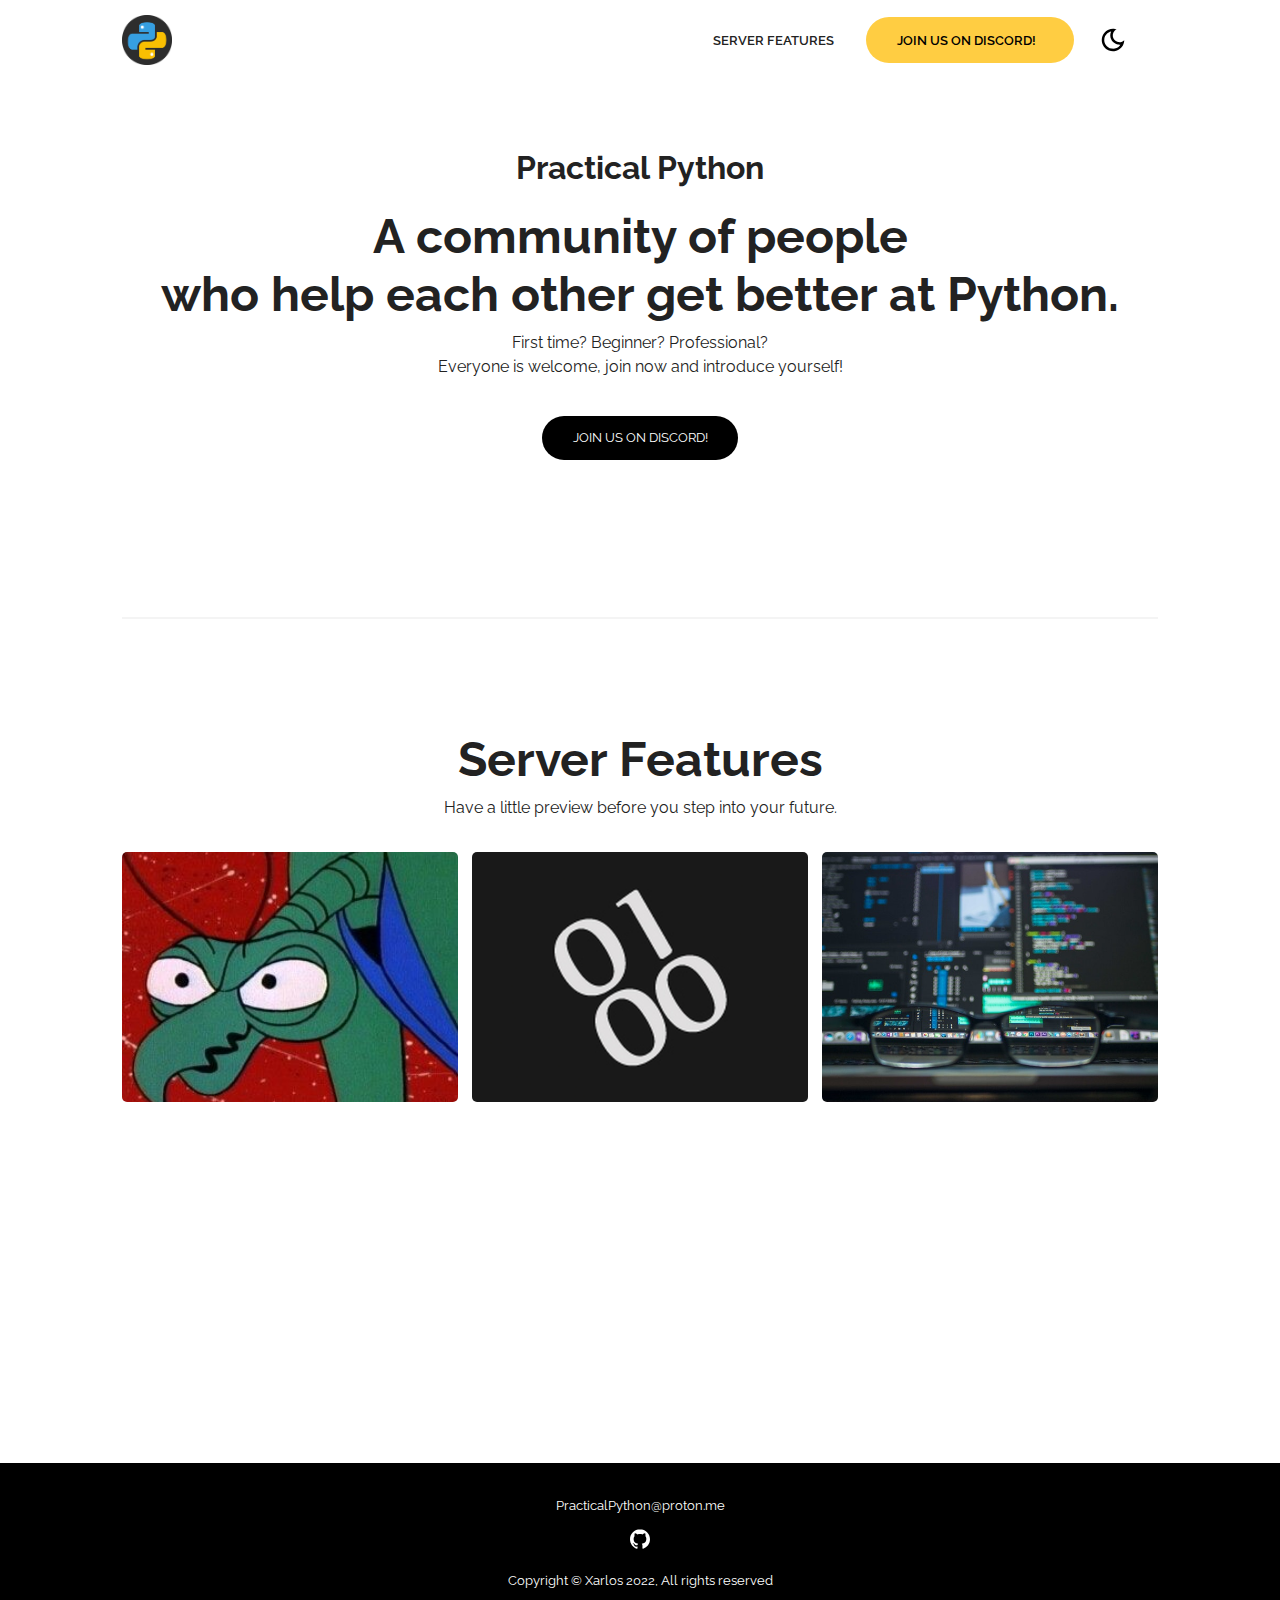
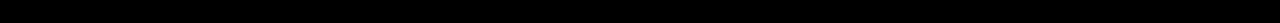
==== index.html @ 4ae1af8a "Initial Commit" ====
<!DOCTYPE html>
<html lang="en">
  <head>
    <meta charset="UTF-8" />
    <meta http-equiv="X-UA-Compatible" content="IE=edge" />
    <meta name="viewport" content="width=device-width, initial-scale=1.0" />
    <!-- Primary Meta Tags -->
    <title>Practical Python</title>
    <meta name="title" content="Practical Python" />
    <meta
      name="description"
      content="The home of the Practical Python Discord server"/>
    <link rel="icon" type="image/x-icon" href="assets/favicon/favicon.ico" />
    <link
      rel="stylesheet"
      href="https://use.fontawesome.com/releases/v5.15.4/css/all.css"
      integrity="sha384-DyZ88mC6Up2uqS4h/KRgHuoeGwBcD4Ng9SiP4dIRy0EXTlnuz47vAwmeGwVChigm"
      crossorigin="anonymous"/>
    <link rel="stylesheet" href="css/style.css" />
    <link rel="stylesheet" href="css/utilities.css" />
  </head>
  <body>
    <header id="hero">
      <!-- Navbar -->
      <nav class="navbar">
        <div class="container">
          <!-- Logo -->
          <h1 id="logo">
            <a href="https://discord.gg/vgZmgNwuHw"
              ><img src="./assets/logo.png" alt="Your Logo"
            /></a>
          </h1>
          <!-- Navbar links -->
          <ul class="nav-menu">
            <li><a class="nav-link" href="#projects">SERVER FEATURES</a></li>
            <li>
              <a
                class="nav-link btn btn-primary"
                href="https://discord.gg/vgZmgNwuHw"
                >JOIN US ON DISCORD! <i class="fas fa-arrow-right"></i
              ></a>
            </li>

            <!-- Toggle switch -->
            <div class="theme-switch">
              <input type="checkbox" id="switch" />
              <label class="toggle-icons" for="switch">
                <img class="moon" src="assets/moon.svg" />
                <img class="sun" src="assets/sun.svg" />
              </label>
            </div>
            <!-- Hamburger menu -->
          </ul>
          <div class="hamburger">
            <span class="bar"></span>
            <span class="bar"></span>
            <span class="bar"></span>
          </div>
        </div>
      </nav>

      <section class="header-container">
        <img
          class="profile-image"
          src="https://raw.githubusercontent.com/Xarlos89/PracticalPython/main/logo.png"
          alt=""
        />
        <h1>Practical Python</h1>

        <div class="content-text">
          <h2>A community of people </h2>
          <h2>who help each other get better at Python.</h2>

          <p>
            First time? Beginner? Professional? <br>
            Everyone is welcome, join now and introduce yourself!
          </p>
        </div>
        <a
          href="https://discord.gg/vgZmgNwuHw"
          class="btn btn-secondary"
          >JOIN US ON DISCORD!</a
        >
      </section>
    </header>

    <!-- Features -->
    <section id="projects" class="project-container container">
      <div class="division"></div>
      <div class="content-text">
        <h2>Server Features</h2>
        <p>Have a little preview before you step into your future.</p>
      </div>

      <article class="project">
        <!-- Project 1 -->
        <div href="https://github.com/Xarlos89/Zorak" class="card">
          <div class="project-info">
            <div class="project-bio">
              <h3>Zorak</h3>
              <p>A discord bot</p>
            </div>

            <div class="project-link">
              <a href="https://github.com/Xarlos89/Zorak"><i class="fab fa-github"></i></a>
            </div>
          </div>
        </div>

        <!-- Project 2 -->
        <div href="" class="card">
          <div class="project-info">
            <div class="project-bio">
              <h3>I Run Code Bot</h3>
              <p>Run code directly in the server!</p>
            </div>

            <div class="project-link">
              <a href="https://github.com/engineer-man/piston-bot"><i class="fab fa-github"></i></a>
            </div>
          </div>
        </div>

        <!-- Porject 3 -->
        <div href="" class="card">
          <div class="project-info">
            <div class="project-bio">
              <h3>Daily challenges</h3>
              <p>Test your might!</p>
            </div>

            <div class="project-link">
              <a href="https://discord.gg/vgZmgNwuHw"><i class="fas fa-globe"></i></a>
            </div>
          </div>
        </div>
        <br><br>
    </section>

    <footer id="footer">
      <div class="container">
        <a href="mailto:communitypro47@gmail.com">PracticalPython@proton.me</a>
        <!-- Social links -->
        <div class="social">
          <a href="https://github.com/Xarlos89/PracticalPython"><img src="./assets/github-icon.svg" alt="GitHub" /></a>

        </div>
        <!-- Attribution -->
        <div class="attribution"></div>
        <p>Copyright &copy; Xarlos 2022, All rights reserved</p>
      </div>
    </footer>
    <script src="js/script.js"></script>
  </body>
</html>
---- css/style.css ----
@import url(https://fonts.googleapis.com/css?family=Raleway:100,200,300,regular,500,600,700,800,900,100italic,200italic,300italic,italic,500italic,600italic,700italic,800italic,900italic);

/* variables */
:root {
  /* Colors */
  --primary-color: #ffcd42;
  --secondary-color: #ffd35c;
  --bg-primary: #ffffff;
  --text-color: #222222;
  --text-color-two: #ffffff;
  --bg-secondary: #000000;
  --card-background: #f4f4f4;
  --bg-secondary-two: #111111;

  --shadow: 0 10px 40px rgba(0, 0, 0, 0.2);

  /* Font Weight */
  --weight-small: 400;
  --weight-semibold: 600;
  --weight-bold: 800;

  /* Max width */
  --width-small: 600px;
  --width-medium: 1100px;
  --width-large: 1300px;
}

[data-theme="dark"] {
  --primary-color: #ffcd42;
  --secondary-color: #ffd35c;
  --bg-primary: #000000;
  --text-color: #ffffff;
  --text-color-two: #222222;
  --bg-secondary: #ffffff;
  --card-background: #111111;
  --bg-secondary-two: #f4f4f4;
  --shadow: 0 2px 10px rgba(95, 95, 95, 0.2);
}

html {
  font-size: 100%;
  scroll-behavior: smooth;
}

/* Reset default styling */
* {
  margin: 0;
  padding: 0;
  box-sizing: border-box;
}

ul {
  list-style: none;
}

a {
  text-decoration: none;
  color: var(--text-color);
}

/* Main styling */
body {
  background: var(--bg-primary);
  color: var(--text-color);
  font-family: "Raleway", sans-serif;
  line-height: 1.5;
}

/* Navbar */
.navbar {
  position: fixed;
  top: 0;
  left: 0;
  right: 0;
  z-index: 20;
  background: var(--bg-primary);
}

.navbar .container {
  display: flex;
  align-items: center;
  justify-content: space-between;
  z-index: 20;
  height: 80px;
  width: 100%;
}

.navbar .nav-menu {
  display: flex;
  align-items: center;
  background: var(--bg-primary);
}

.navbar .nav-link {
  margin: 0 1rem;
  font-size: 0.8rem;
  font-weight: var(--weight-semibold);
}

.navbar #logo img {
  display: block;
  width: 50px;
}

.navbar .btn {
  margin-right: 1.5rem;
}

.fas.fa-arrow-right {
  margin-left: 0.5rem;
  font-size: 0.9rem;
}

/* hamburger */
.hamburger {
  margin-bottom: 0.1rem;
  display: none;
}

.bar {
  display: block;
  width: 23px;
  height: 3px;
  margin: 4px auto;
  transition: all 0.3s ease-in-out;
  border-radius: 30px;
  background-color: var(--bg-secondary);
}

/* Hero section */
#hero {
  display: flex;
  flex-direction: column;
  height: 100%;
}

.profile-image {
  width: 150px;
  border-radius: 50%;
  animation: bounce 1s infinite alternate;
}

@keyframes bounce {
  from {
    transform: translateY(0px);
  }

  to {
    transform: translateY(-10px);
  }
}

.division {
  width: 100%;
  height: 2px;
  background-color: var(--card-background);
  margin: 5.5rem 0;
}
/* Projects */
#projects {
  display: flex;
  flex-direction: column;
  margin: 2rem auto 5rem;
}

#projects .btn {
  align-self: center;
  margin: 2rem 0;
}

.project {
  display: grid;
  grid-template-columns: repeat(3, 1fr);
  grid-auto-rows: minmax(250px, auto);
  grid-gap: 0.9rem;
}

.card .project-bio p {
  font-size: 0.83rem;
}

.card .project-bio h3 {
  font-size: 0.9rem;
}

.project-info {
  display: flex;
  justify-content: space-between;
  opacity: 0;
  position: relative;
  transition: 0.5s ease-in-out;
}

.project-bio {
  display: flex;
  flex-direction: column;
  justify-content: flex-end;
  position: relative;
  top: 160px;
  left: 10px;
}

/* Footer */
#footer {
  background: #000000;
}

#footer .container {
  display: flex;
  flex-direction: column;
  align-items: center;
  justify-content: center;
  color: #ffffff;
  min-height: 160px;
  text-align: center;
}

#footer a {
  font-size: 0.8rem;
  color: #fff;
}

#footer a:hover {
  opacity: 0.6;
}

#footer .social {
  margin: 0.9rem 0;
}

#footer .social img {
  width: 20px;
  height: 20px;
}

#footer .social a {
  margin: 0 0.5rem;
}

#footer p {
  font-size: 0.8rem;
}

/* Responsiveness */

@media (max-width: 1000px) {
  .project {
    display: grid;
    grid-template-columns: repeat(2, 1fr);
  }
}

@media (max-width: 768px) {
}

@media (max-width: 670px) {
  .navbar .nav-menu {
    position: fixed;
    right: -100vw;
    top: 4.5rem;
    flex-direction: column;
    width: calc(80% - 10px);
    transition: 0.3s;
    box-shadow: var(--shadow);
    padding: 2rem;
    border-radius: 5px;
    align-items: flex-start;
  }

  .navbar .btn {
    margin: 0;
    margin-top: 1rem;
  }

  .nav-menu.active {
    right: 20px;
  }

  .nav-menu .nav-link {
    font-size: 0.9rem;
    margin: 0 0.2rem;
  }

  .nav-menu li {
    margin-bottom: 0.5rem;
    width: 100%;
  }

  .nav-menu .btn {
    width: 100%;
    text-align: center;
    margin-top: 0.5rem;
  }

  .hamburger {
    display: block;
    cursor: pointer;
    padding: 0.2rem 0.4rem;
  }

  .hamburger.active {
    border: 1px dotted gray;
  }

  .hamburger.active .bar:nth-child(2) {
    opacity: 0;
  }

  .hamburger.active .bar:nth-child(1) {
    transform: translateY(6px) rotate(45deg);
  }

  .hamburger.active .bar:nth-child(3) {
    transform: translateY(-8px) rotate(-45deg);
  }
}

@media (max-width: 600px) {
  .project {
    display: grid;
    grid-template-columns: 1fr;
  }

  .header-container .btn {
    border-radius: 5px;
    width: 80%;
  }
}
---- css/utilities.css ----
.container {
  max-width: var(--width-medium);
  margin: 0 auto;
  padding: 1rem 2rem;
}

h1::selection,
h2::selection {
  color: #111;
  background: var(--primary-color);
}

/* Buttons */
.btn {
  display: inline-block;
  padding: 0.75rem 1.9rem;
  border-radius: 30px;
  text-transform: uppercase;
  font-size: 0.82rem;
  transition: 0.3s;
}

.btn-primary {
  background: var(--primary-color);
  color: #000000;
}

.btn-secondary {
  margin: 5px 0;
  background-color: var(--bg-secondary);
  color: var(--bg-primary);
}

/* add hover to resume button */
.btn-primary:hover {
  background: var(--secondary-color);
}

/* Dark mode toggle */
#switch {
  display: none;
}

.toggle-icons {
  display: flex;
  justify-content: space-between;
  align-items: center;
  cursor: pointer;
}

.toggle-icons > img {
  transition: 0.6s cubic-bezier(0.23, 1, 0.32, 1);
  width: 30px;
}

.moon {
  transform: rotate(10deg);
}

#switch:checked + .toggle-icons .moon {
  transform: rotate(250deg);
}

#switch:checked + .toggle-icons .sun {
  transform: rotate(100deg);
}

/* Header Container */
.header-container {
  display: flex;
  flex-direction: column;
  align-items: center;
  justify-content: center;
  margin-top: 8rem;
  padding: 1rem;
}

.header-container > div {
  margin-top: 1rem;
}

.content-text {
  text-align: center;
  margin: 1.5rem 0;
}

.content-text h2 {
  font-size: 3rem;
  line-height: 1.2;
  transition: 0.2s ease-in-out;
}

.content-text p {
  padding: 0.5rem;
  margin: 0 auto;
  max-width: 700px;
}

/* Project cards */
.card {
  padding: 1rem;
  background: var(--card-background);
  color: #ffffff;
  border-radius: 5px;
  transition: 0.4s ease-in-out;
  cursor: pointer;
}

.card a {
  color: #ffffff;
  transition: 0.25s ease-in-out;
  font-size: 1.1rem;
  margin-right: 0.3rem;
}

.card a:hover {
  color: var(--primary-color);
}

.card:hover {
  box-shadow: inset 0 100px 1000px 10px rgba(0, 0, 0, 0.8);
}

.card:hover .project-info {
  opacity: 1;
}

/* Project Images */

/* project 1 */
.card:nth-child(1) {
  background: url(../assets/project/project-one.png) center center/cover;
}

/* Project 2 */
.card:nth-child(2) {
  background: url(../assets/project/project-two.png) center center/cover;
}

/* Project 3 */
.card:nth-child(3) {
  background: url(../assets/project/project-three.png) center center/cover;
}

/* Project 4 */
.card:nth-child(4) {
  background: url(../assets/project/project-four.png) center center/cover;
}

/* Project 5 */
.card:nth-child(5) {
  background: url(../assets/project/project-five.png) center center/cover;
}

/* Project 6 */
.card:nth-child(6) {
  background: url(../assets/project/project-six.png) center center/cover;
}

/* Media Queries */
@media (max-width: 768px) {
  .header-container {
    margin-top: 7rem;
  }

  .content-text h2 {
    font-size: 2.5rem;
  }
}
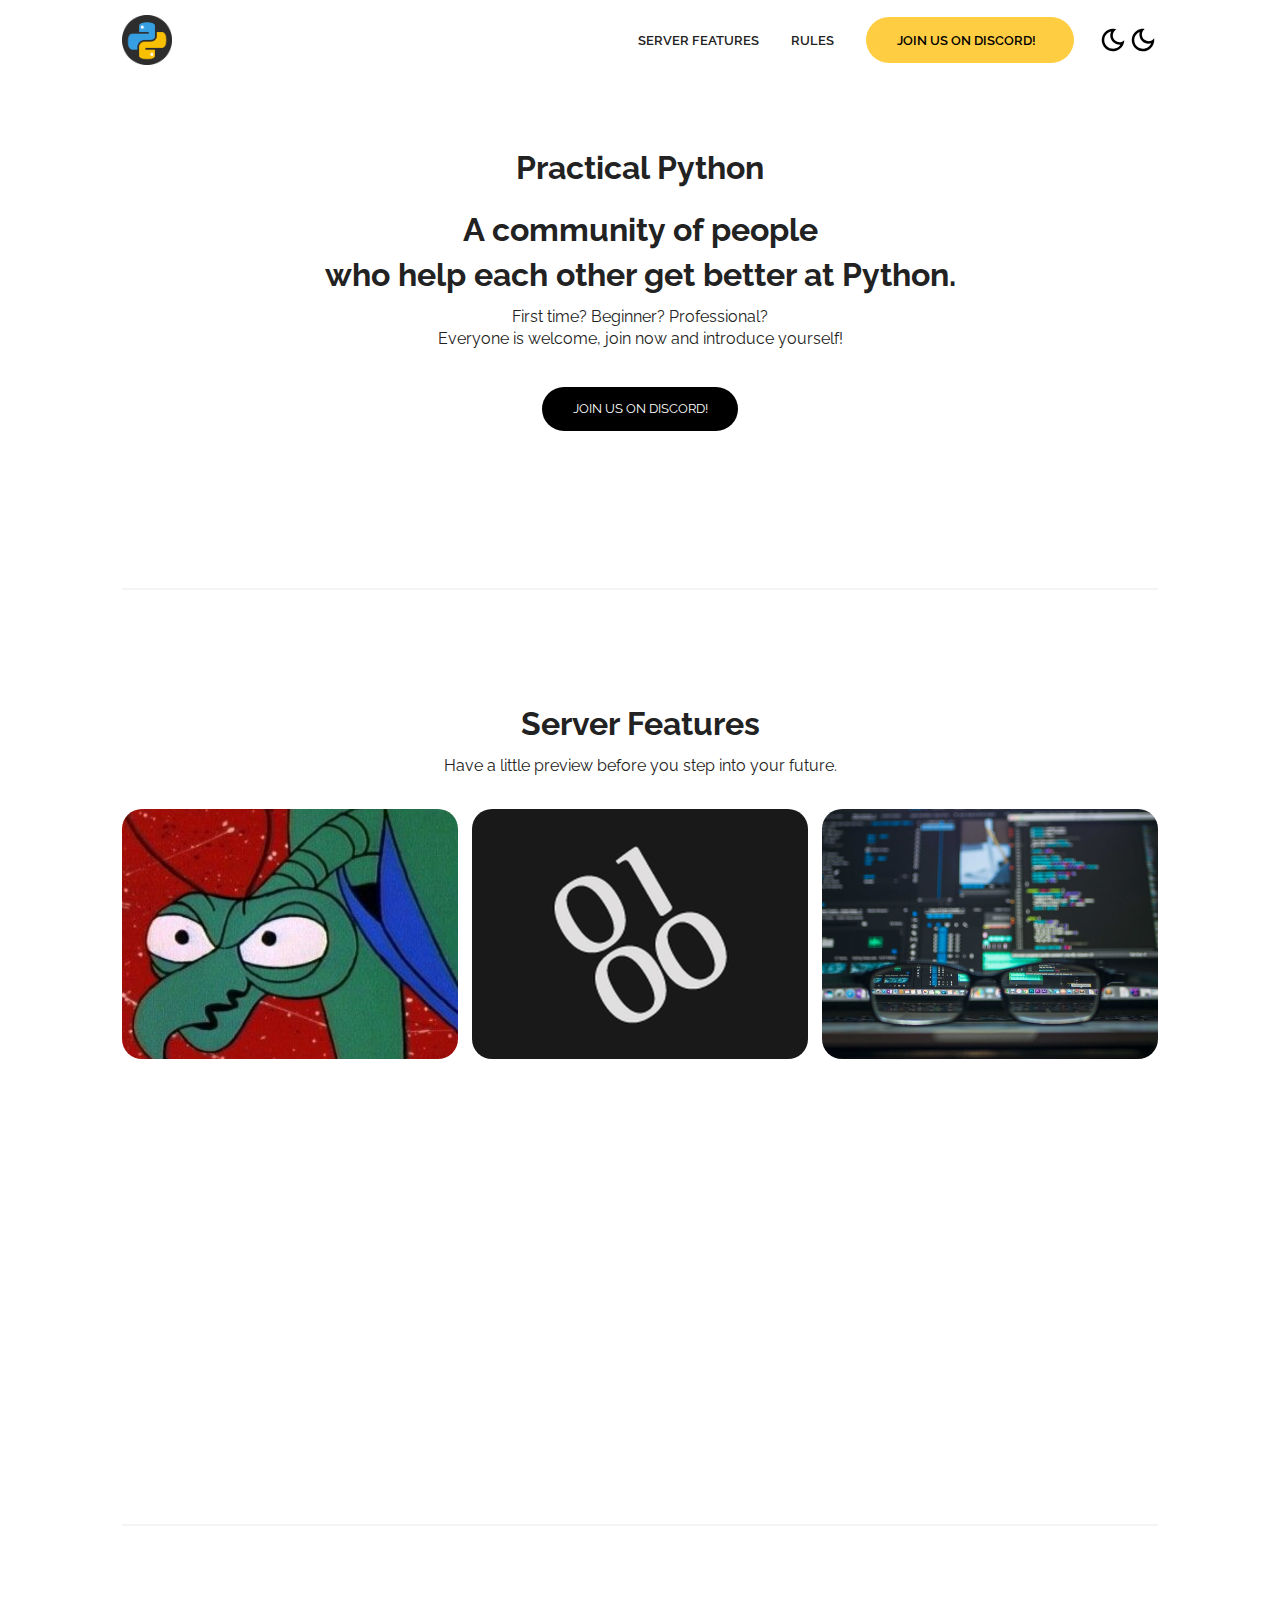
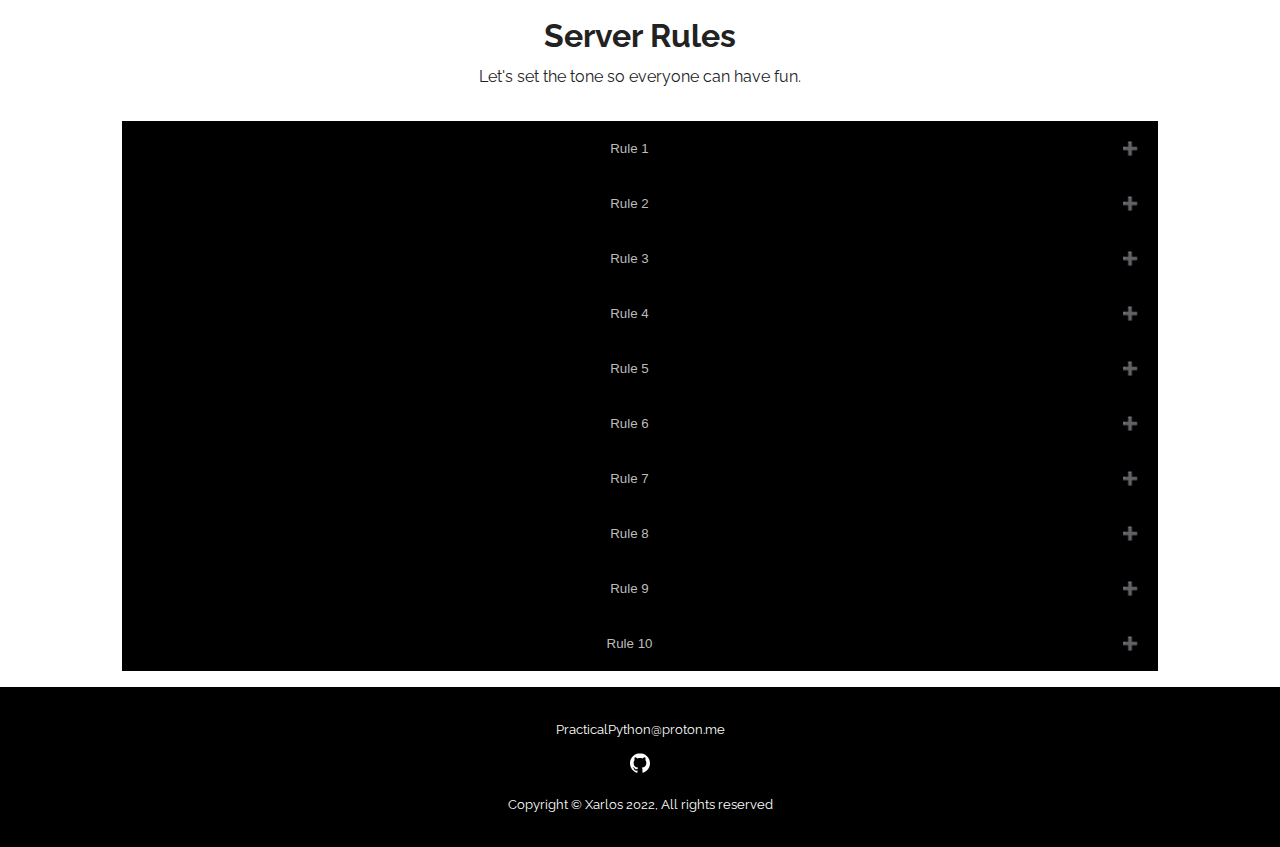
==== commit 7e18a6f5: "Added Server rules accordion" ====
--- a/index.html
+++ b/index.html
@@ -18,6 +18,10 @@
       crossorigin="anonymous"/>
     <link rel="stylesheet" href="css/style.css" />
     <link rel="stylesheet" href="css/utilities.css" />
+    <style>
+
+    </style>
+
   </head>
   <body>
     <header id="hero">
@@ -33,6 +37,8 @@
           <!-- Navbar links -->
           <ul class="nav-menu">
             <li><a class="nav-link" href="#projects">SERVER FEATURES</a></li>
+            <li><a class="nav-link" href="#rules">RULES</a></li>
+
             <li>
               <a
                 class="nav-link btn btn-primary"
@@ -46,7 +52,7 @@
               <input type="checkbox" id="switch" />
               <label class="toggle-icons" for="switch">
                 <img class="moon" src="assets/moon.svg" />
-                <img class="sun" src="assets/sun.svg" />
+                <img class="sun" src="assets/moon.svg" />
               </label>
             </div>
             <!-- Hamburger menu -->
@@ -137,6 +143,66 @@
         <br><br>
     </section>
 
+<section id="rules" class="project-container container">
+   <div class="division"></div>
+    <div class="content-text">
+      <h2>Server Rules</h2>
+      <p>Let's set the tone so everyone can have fun.</p>
+    </div>
+      <button class="accordion">Rule 1</button>
+      <div class="panel">
+        <p>Follow the Discord Community Guidelines and Terms Of Service.</p>
+      </div>
+
+      <button class="accordion">Rule 2</button>
+      <div class="panel">
+        <p>Mods have final say. Feel free to appeal.</p>
+      </div>
+
+      <button class="accordion">Rule 3</button>
+      <div class="panel">
+        <p>No NSFW content is allowed in the server. This is a Python server.</p>
+      </div>
+
+      <button class="accordion">Rule 4</button>
+      <div class="panel">
+        <p>Don't use Racial, Homophobic or Transphobic slurs. Respect all members.</p>
+      </div>
+
+      <button class="accordion">Rule 5</button>
+      <div class="panel">
+        <p>No self-bots. We have enough bots in this server. More just creates spam.</p>
+      </div>
+
+      <button class="accordion">Rule 6</button>
+      <div class="panel">
+        <p>Just ask your question. Dont ask if you can ask your question.</p>
+      </div>
+
+      <button class="accordion">Rule 7</button>
+      <div class="panel">
+        <p>Keep discussions relevant to channel topics.</p>
+      </div>
+
+      <button class="accordion">Rule 8</button>
+      <div class="panel">
+        <p>Do not DM members without getting their permission first. If you want coding help, use the help channels.</p>
+      </div>
+
+      <button class="accordion">Rule 9</button>
+      <div class="panel">
+        <p>No unapproved advertising, including requests for paid work or your discord server. You can put your project in #-finished-projects with approval.</p>
+      </div>
+
+      <button class="accordion">Rule 10</button>
+      <div class="panel">
+        <p>Do not try to mention everyone tags, or unnecessarily ping members/roles. You should never ping members who are not present n the current discussion, unless they've previously given you permission.</p>
+      </div>
+    </div> 
+</section>
+
+
+
     <footer id="footer">
       <div class="container">
         <a href="mailto:communitypro47@gmail.com">PracticalPython@proton.me</a>
--- a/css/style.css
+++ b/css/style.css
@@ -326,3 +326,44 @@
     width: 80%;
   }
 }
+ /* Style the buttons that are used to open and close the accordion panel */
+.accordion {
+  background-color: #000000;
+  color: #bcbcbc;
+  cursor: pointer;
+  padding: 20px;
+  width: 100%;
+  text-align: center;
+  border: none;
+  outline: none;
+  transition: 0.4s;
+  te
+}
+
+/* Add a background color to the button if it is clicked on (add the .active class with JS), and when you move the mouse over it (hover) */
+.active, .accordion:hover {
+  background-color: #171717;
+  color: white;
+}
+
+/* Style the accordion panel. Note: hidden by default */
+.panel {
+  padding: 0 25px;
+  background-color: #080808;
+  max-height: 0;
+  text-align: center;
+  overflow: hidden;
+  transition: max-height 0.4s ease-out;
+}
+.accordion:after {
+  content: '\02795'; /* Unicode character for "plus" sign (+) */
+  font-size: 13px;
+  color: #bcbcbc;
+  float: right;
+  margin-left: 5px;
+}
+
+.active:after {
+  content: "\2796"; /* Unicode character for "minus" sign (-) */
+  color: #bcbcbc;
+}
--- a/css/utilities.css
+++ b/css/utilities.css
@@ -85,14 +85,15 @@
 }
 
 .content-text h2 {
-  font-size: 3rem;
-  line-height: 1.2;
+  font-size: 2rem;
+  line-height: 1.4;
   transition: 0.2s ease-in-out;
 }
 
 .content-text p {
   padding: 0.5rem;
   margin: 0 auto;
+  line-height: 1.4;
   max-width: 700px;
 }
 
@@ -101,9 +102,8 @@
   padding: 1rem;
   background: var(--card-background);
   color: #ffffff;
-  border-radius: 5px;
-  transition: 0.4s ease-in-out;
-  cursor: pointer;
+  border-radius: 20px;
+  transition: .7s ease-in-out;
 }
 
 .card a {
@@ -118,7 +118,7 @@
 }
 
 .card:hover {
-  box-shadow: inset 0 100px 1000px 10px rgba(0, 0, 0, 0.8);
+  box-shadow: inset 0 100px 1000px 10px rgba(0, 0, 0, 0.95);
 }
 
 .card:hover .project-info {
@@ -142,20 +142,6 @@
   background: url(../assets/project/project-three.png) center center/cover;
 }
 
-/* Project 4 */
-.card:nth-child(4) {
-  background: url(../assets/project/project-four.png) center center/cover;
-}
-
-/* Project 5 */
-.card:nth-child(5) {
-  background: url(../assets/project/project-five.png) center center/cover;
-}
-
-/* Project 6 */
-.card:nth-child(6) {
-  background: url(../assets/project/project-six.png) center center/cover;
-}
 
 /* Media Queries */
 @media (max-width: 768px) {
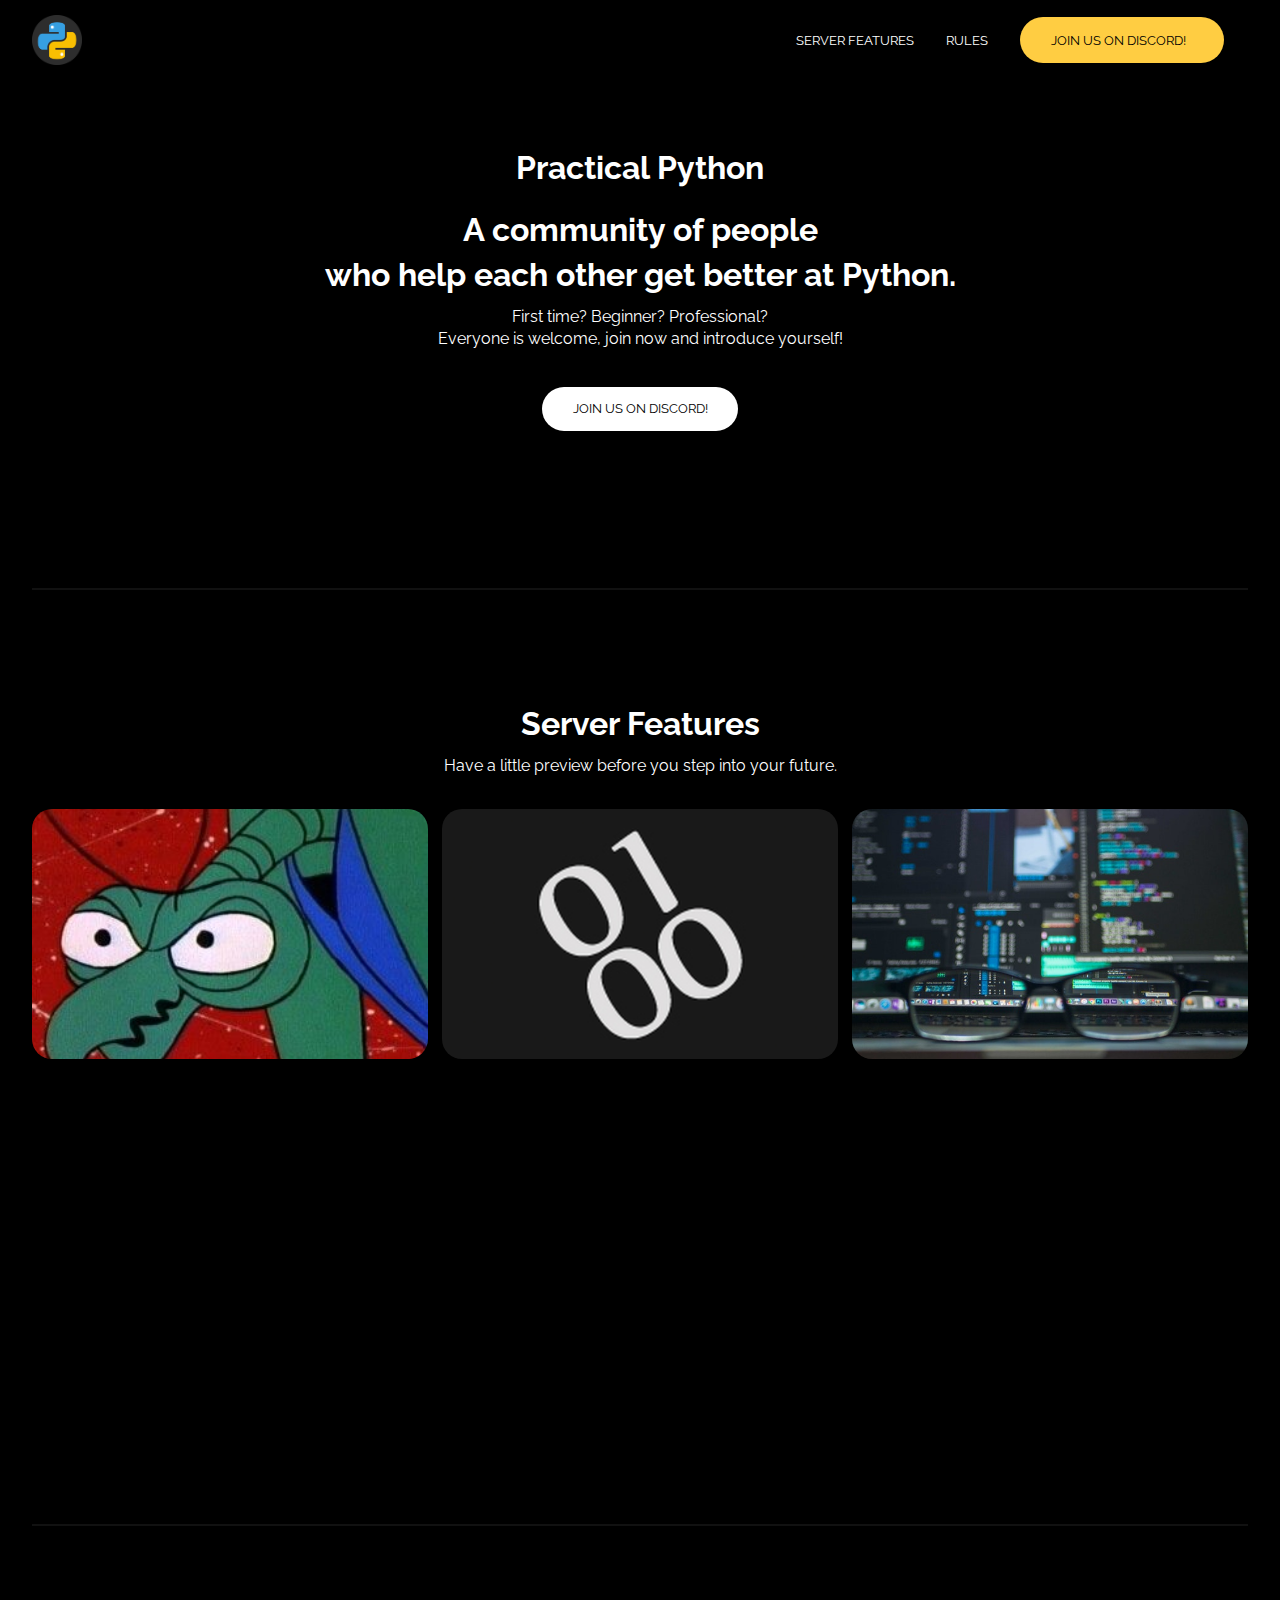
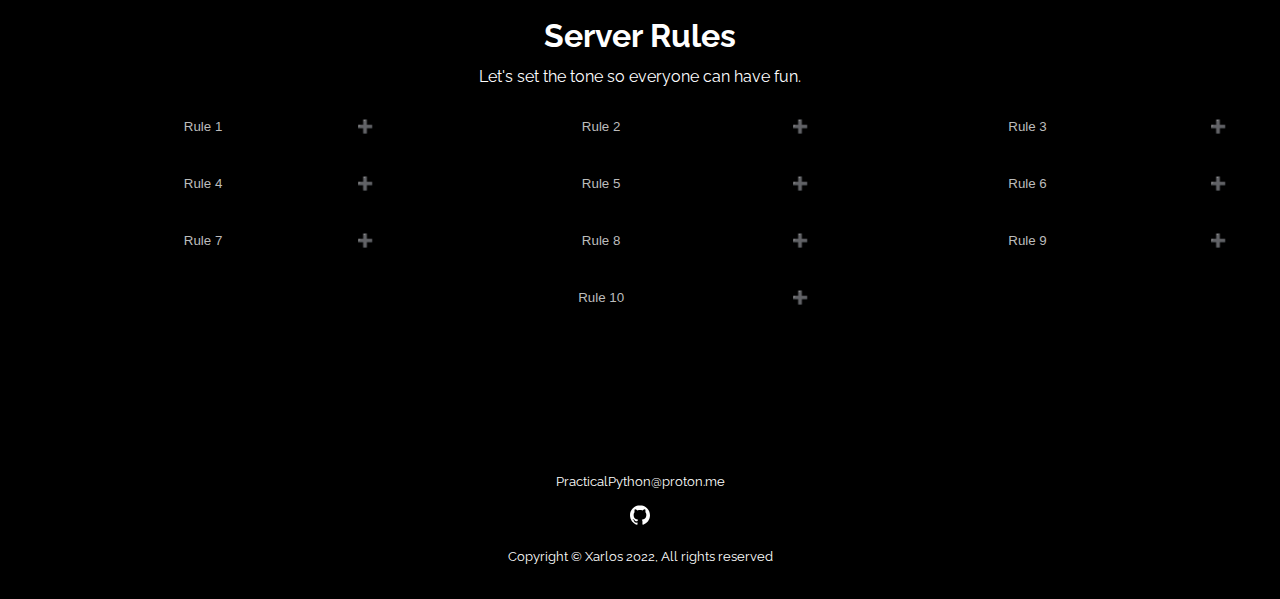
==== commit bb469310: "Removed light mode" ====
--- a/index.html
+++ b/index.html
@@ -47,14 +47,6 @@
               ></a>
             </li>
 
-            <!-- Toggle switch -->
-            <div class="theme-switch">
-              <input type="checkbox" id="switch" />
-              <label class="toggle-icons" for="switch">
-                <img class="moon" src="assets/moon.svg" />
-                <img class="sun" src="assets/moon.svg" />
-              </label>
-            </div>
             <!-- Hamburger menu -->
           </ul>
           <div class="hamburger">
@@ -127,7 +119,7 @@
           </div>
         </div>
 
-        <!-- Porject 3 -->
+        <!-- Project 3 -->
         <div href="" class="card">
           <div class="project-info">
             <div class="project-bio">
@@ -148,61 +140,63 @@
     <div class="content-text">
       <h2>Server Rules</h2>
       <p>Let's set the tone so everyone can have fun.</p>
-    </div>
-      <button class="accordion">Rule 1</button>
-      <div class="panel">
-        <p>Follow the Discord Community Guidelines and Terms Of Service.</p>
-      </div>
-
-      <button class="accordion">Rule 2</button>
-      <div class="panel">
-        <p>Mods have final say. Feel free to appeal.</p>
-      </div>
-
-      <button class="accordion">Rule 3</button>
-      <div class="panel">
-        <p>No NSFW content is allowed in the server. This is a Python server.</p>
-      </div>
-
-      <button class="accordion">Rule 4</button>
-      <div class="panel">
-        <p>Don't use Racial, Homophobic or Transphobic slurs. Respect all members.</p>
-      </div>
-
-      <button class="accordion">Rule 5</button>
-      <div class="panel">
-        <p>No self-bots. We have enough bots in this server. More just creates spam.</p>
-      </div>
-
-      <button class="accordion">Rule 6</button>
-      <div class="panel">
-        <p>Just ask your question. Dont ask if you can ask your question.</p>
-      </div>
-
-      <button class="accordion">Rule 7</button>
-      <div class="panel">
-        <p>Keep discussions relevant to channel topics.</p>
-      </div>
-
-      <button class="accordion">Rule 8</button>
-      <div class="panel">
-        <p>Do not DM members without getting their permission first. If you want coding help, use the help channels.</p>
-      </div>
-
-      <button class="accordion">Rule 9</button>
-      <div class="panel">
-        <p>No unapproved advertising, including requests for paid work or your discord server. You can put your project in #-finished-projects with approval.</p>
-      </div>
-
-      <button class="accordion">Rule 10</button>
-      <div class="panel">
-        <p>Do not try to mention everyone tags, or unnecessarily ping members/roles. You should never ping members who are not present n the current discussion, unless they've previously given you permission.</p>
-      </div>
+      <table>
+        <tr>
+          <td>
+            <button class="accordion">Rule 1</button>
+            <div class="panel"><p>Follow the Discord Community Guidelines and Terms Of Service.</p></div>
+          </td>
+          <td>
+            <button class="accordion">Rule 2</button>
+            <div class="panel"><p>Mods have final say. Feel free to appeal.</p></div>
+          </td>
+          <td>
+            <button class="accordion">Rule 3</button>
+            <div class="panel"><p>No NSFW content is allowed in the server. This is a Python server.</p></div>
+          </td>
+        </tr>
+        <tr>
+          <td>
+            <button class="accordion">Rule 4</button>
+            <div class="panel"><p>Don't use Racial, Homophobic or Transphobic slurs. Respect all members.</p></div>
+          </td>
+          <td>
+            <button class="accordion">Rule 5</button>
+            <div class="panel"><p>No self-bots. We have enough bots in this server. More just creates spam.</p></div>
+          </td>
+          <td>
+            <button class="accordion">Rule 6</button>
+            <div class="panel"><p>Just ask your question. Dont ask if you can ask your question.</p></div>
+          </td>
+        </tr>
+        <tr>
+          <td>
+            <button class="accordion">Rule 7</button>
+            <div class="panel"><p>Keep discussions relevant to channel topics.</p></div>
+          </td>
+
+          <td>
+            <button class="accordion">Rule 8</button>
+            <div class="panel"><p>Do not DM members without getting their permission first. If you want coding help, use the help channels.</p></div>
+          </td>
+          <td>
+            <button class="accordion">Rule 9</button>
+            <div class="panel"><p>No unapproved advertising, including requests for paid work or your discord server. You can put your project in #-finished-projects with approval.</p></div>
+          </td>
+        </tr>
+        <tr>
+          <td></td>
+          <td>
+            <button class="accordion">Rule 10</button>
+            <div class="panel"><p>Do not try to mention everyone tags, or unnecessarily ping members/roles. You should never ping members who are not present n the current discussion, unless they've previously given you permission.</p></div>
+          </td>
+        </tr>
+      </table>
     </div> 
 </section>
 
 
-
+    <br><br><br>
     <footer id="footer">
       <div class="container">
         <a href="mailto:communitypro47@gmail.com">PracticalPython@proton.me</a>
--- a/css/style.css
+++ b/css/style.css
@@ -2,30 +2,6 @@
 
 /* variables */
 :root {
-  /* Colors */
-  --primary-color: #ffcd42;
-  --secondary-color: #ffd35c;
-  --bg-primary: #ffffff;
-  --text-color: #222222;
-  --text-color-two: #ffffff;
-  --bg-secondary: #000000;
-  --card-background: #f4f4f4;
-  --bg-secondary-two: #111111;
-
-  --shadow: 0 10px 40px rgba(0, 0, 0, 0.2);
-
-  /* Font Weight */
-  --weight-small: 400;
-  --weight-semibold: 600;
-  --weight-bold: 800;
-
-  /* Max width */
-  --width-small: 600px;
-  --width-medium: 1100px;
-  --width-large: 1300px;
-}
-
-[data-theme="dark"] {
   --primary-color: #ffcd42;
   --secondary-color: #ffd35c;
   --bg-primary: #000000;
@@ -36,6 +12,17 @@
   --bg-secondary-two: #f4f4f4;
   --shadow: 0 2px 10px rgba(95, 95, 95, 0.2);
 }
+  /* Font Weight */
+  --weight-small: 400;
+  --weight-semibold: 600;
+  --weight-bold: 800;
+
+  /* Max width */
+  --width-small: 600px;
+  --width-medium: 1100px;
+  --width-large: 1300px;
+}
+
 
 html {
   font-size: 100%;
--- a/css/utilities.css
+++ b/css/utilities.css
@@ -36,34 +36,7 @@
   background: var(--secondary-color);
 }
 
-/* Dark mode toggle */
-#switch {
-  display: none;
-}
 
-.toggle-icons {
-  display: flex;
-  justify-content: space-between;
-  align-items: center;
-  cursor: pointer;
-}
-
-.toggle-icons > img {
-  transition: 0.6s cubic-bezier(0.23, 1, 0.32, 1);
-  width: 30px;
-}
-
-.moon {
-  transform: rotate(10deg);
-}
-
-#switch:checked + .toggle-icons .moon {
-  transform: rotate(250deg);
-}
-
-#switch:checked + .toggle-icons .sun {
-  transform: rotate(100deg);
-}
 
 /* Header Container */
 .header-container {
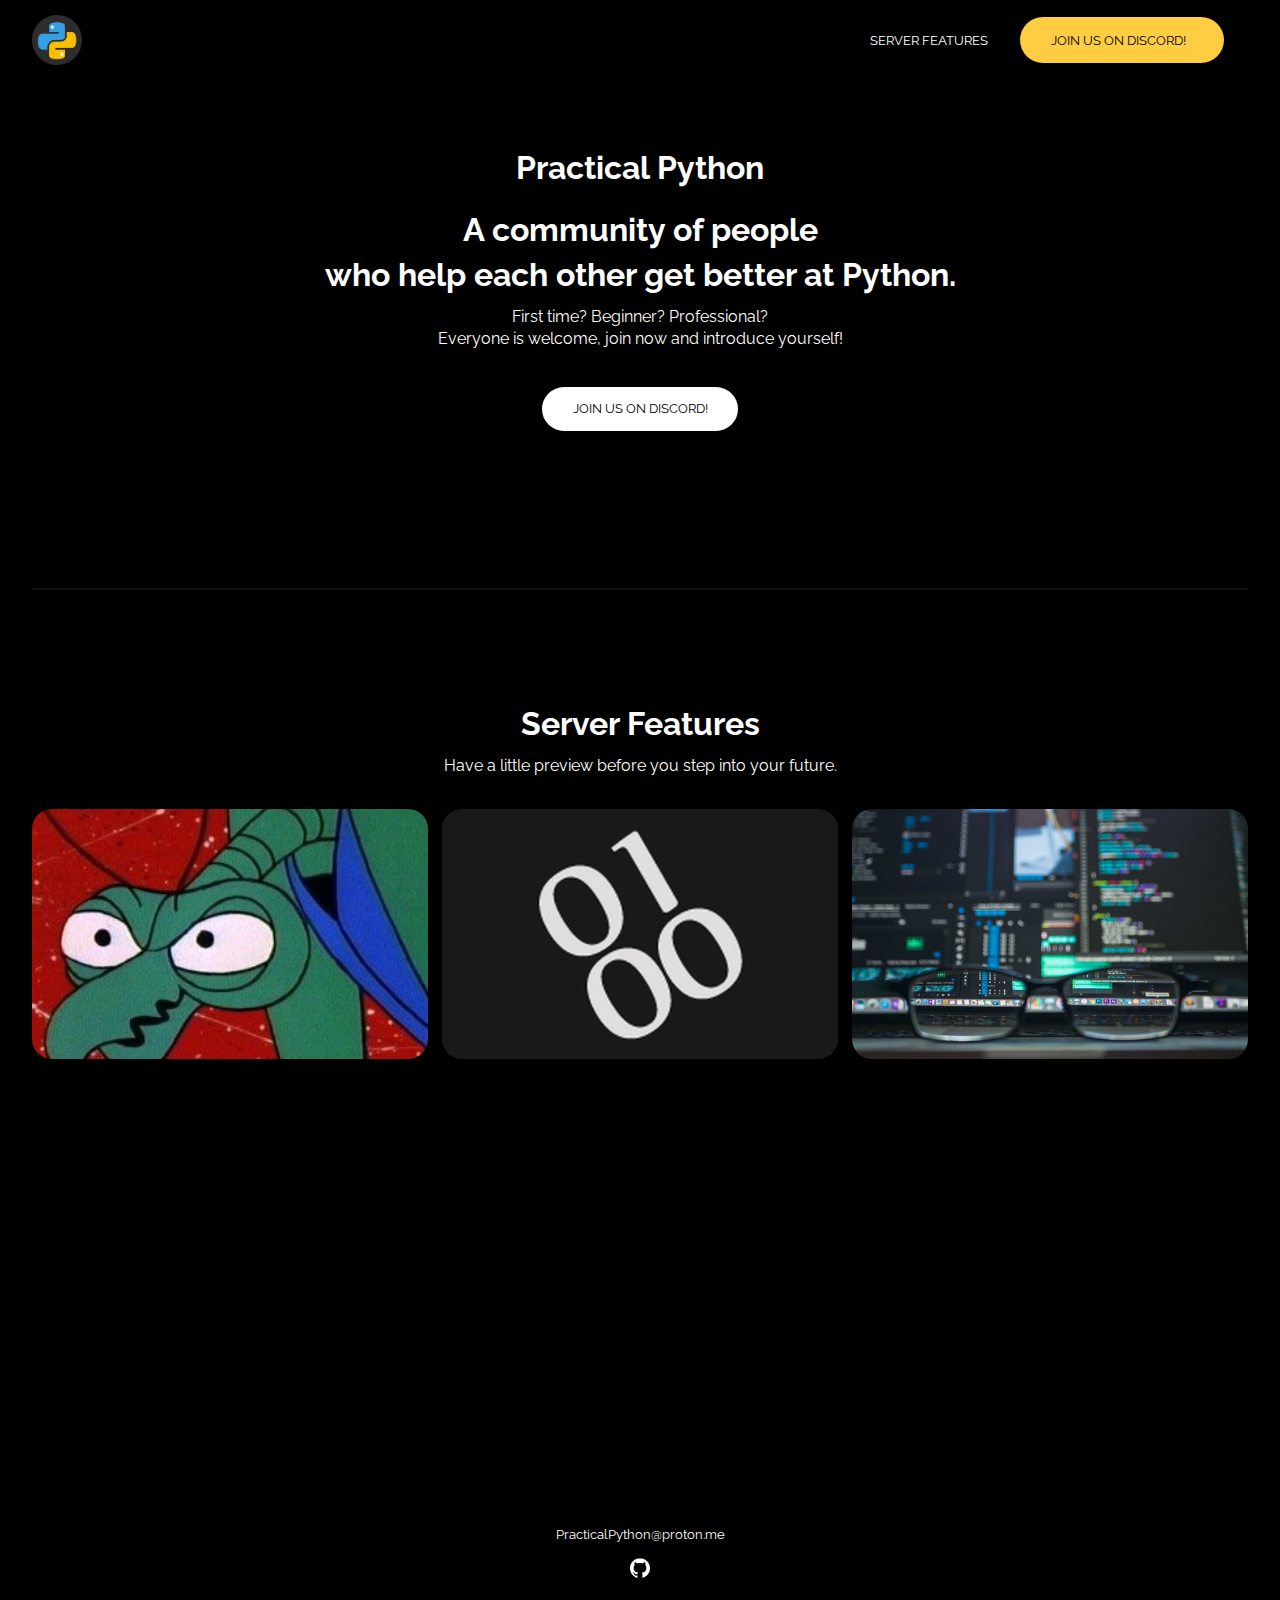
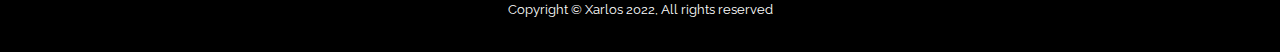
==== commit 8e1efd32: "Removed rules" ====
--- a/index.html
+++ b/index.html
@@ -18,12 +18,21 @@
       crossorigin="anonymous"/>
     <link rel="stylesheet" href="css/style.css" />
     <link rel="stylesheet" href="css/utilities.css" />
-    <style>
 
-    </style>
+
 
   </head>
   <body>
+    <script>
+    function accordion_toggle(id) {
+      var x = document.getElementById(id);
+      if (x.className.indexOf("accordion-show") == -1) {
+        x.className += " accordion-show";
+      } else {
+        x.className = x.className.replace(" accordion-show", "");
+      }
+    }
+    </script>
     <header id="hero">
       <!-- Navbar -->
       <nav class="navbar">
@@ -37,7 +46,7 @@
           <!-- Navbar links -->
           <ul class="nav-menu">
             <li><a class="nav-link" href="#projects">SERVER FEATURES</a></li>
-            <li><a class="nav-link" href="#rules">RULES</a></li>
+            <!-- <li><a class="nav-link" href="#rules">RULES</a></li> -->
 
             <li>
               <a
@@ -82,6 +91,8 @@
       </section>
     </header>
 
+
+
     <!-- Features -->
     <section id="projects" class="project-container container">
       <div class="division"></div>
@@ -92,7 +103,7 @@
 
       <article class="project">
         <!-- Project 1 -->
-        <div href="https://github.com/Xarlos89/Zorak" class="card">
+        <div href="https://github.com/Xarlos89/ZorakBot" class="card">
           <div class="project-info">
             <div class="project-bio">
               <h3>Zorak</h3>
@@ -135,65 +146,7 @@
         <br><br>
     </section>
 
-<section id="rules" class="project-container container">
-   <div class="division"></div>
-    <div class="content-text">
-      <h2>Server Rules</h2>
-      <p>Let's set the tone so everyone can have fun.</p>
-      <table>
-        <tr>
-          <td>
-            <button class="accordion">Rule 1</button>
-            <div class="panel"><p>Follow the Discord Community Guidelines and Terms Of Service.</p></div>
-          </td>
-          <td>
-            <button class="accordion">Rule 2</button>
-            <div class="panel"><p>Mods have final say. Feel free to appeal.</p></div>
-          </td>
-          <td>
-            <button class="accordion">Rule 3</button>
-            <div class="panel"><p>No NSFW content is allowed in the server. This is a Python server.</p></div>
-          </td>
-        </tr>
-        <tr>
-          <td>
-            <button class="accordion">Rule 4</button>
-            <div class="panel"><p>Don't use Racial, Homophobic or Transphobic slurs. Respect all members.</p></div>
-          </td>
-          <td>
-            <button class="accordion">Rule 5</button>
-            <div class="panel"><p>No self-bots. We have enough bots in this server. More just creates spam.</p></div>
-          </td>
-          <td>
-            <button class="accordion">Rule 6</button>
-            <div class="panel"><p>Just ask your question. Dont ask if you can ask your question.</p></div>
-          </td>
-        </tr>
-        <tr>
-          <td>
-            <button class="accordion">Rule 7</button>
-            <div class="panel"><p>Keep discussions relevant to channel topics.</p></div>
-          </td>
 
-          <td>
-            <button class="accordion">Rule 8</button>
-            <div class="panel"><p>Do not DM members without getting their permission first. If you want coding help, use the help channels.</p></div>
-          </td>
-          <td>
-            <button class="accordion">Rule 9</button>
-            <div class="panel"><p>No unapproved advertising, including requests for paid work or your discord server. You can put your project in #-finished-projects with approval.</p></div>
-          </td>
-        </tr>
-        <tr>
-          <td></td>
-          <td>
-            <button class="accordion">Rule 10</button>
-            <div class="panel"><p>Do not try to mention everyone tags, or unnecessarily ping members/roles. You should never ping members who are not present n the current discussion, unless they've previously given you permission.</p></div>
-          </td>
-        </tr>
-      </table>
-    </div> 
-</section>
 
 
     <br><br><br>
--- a/css/style.css
+++ b/css/style.css
@@ -313,44 +313,4 @@
     width: 80%;
   }
 }
- /* Style the buttons that are used to open and close the accordion panel */
-.accordion {
-  background-color: #000000;
-  color: #bcbcbc;
-  cursor: pointer;
-  padding: 20px;
-  width: 100%;
-  text-align: center;
-  border: none;
-  outline: none;
-  transition: 0.4s;
-  te
-}
-
-/* Add a background color to the button if it is clicked on (add the .active class with JS), and when you move the mouse over it (hover) */
-.active, .accordion:hover {
-  background-color: #171717;
-  color: white;
-}
-
-/* Style the accordion panel. Note: hidden by default */
-.panel {
-  padding: 0 25px;
-  background-color: #080808;
-  max-height: 0;
-  text-align: center;
-  overflow: hidden;
-  transition: max-height 0.4s ease-out;
-}
-.accordion:after {
-  content: '\02795'; /* Unicode character for "plus" sign (+) */
-  font-size: 13px;
-  color: #bcbcbc;
-  float: right;
-  margin-left: 5px;
-}
-
-.active:after {
-  content: "\2796"; /* Unicode character for "minus" sign (-) */
-  color: #bcbcbc;
-}
+
